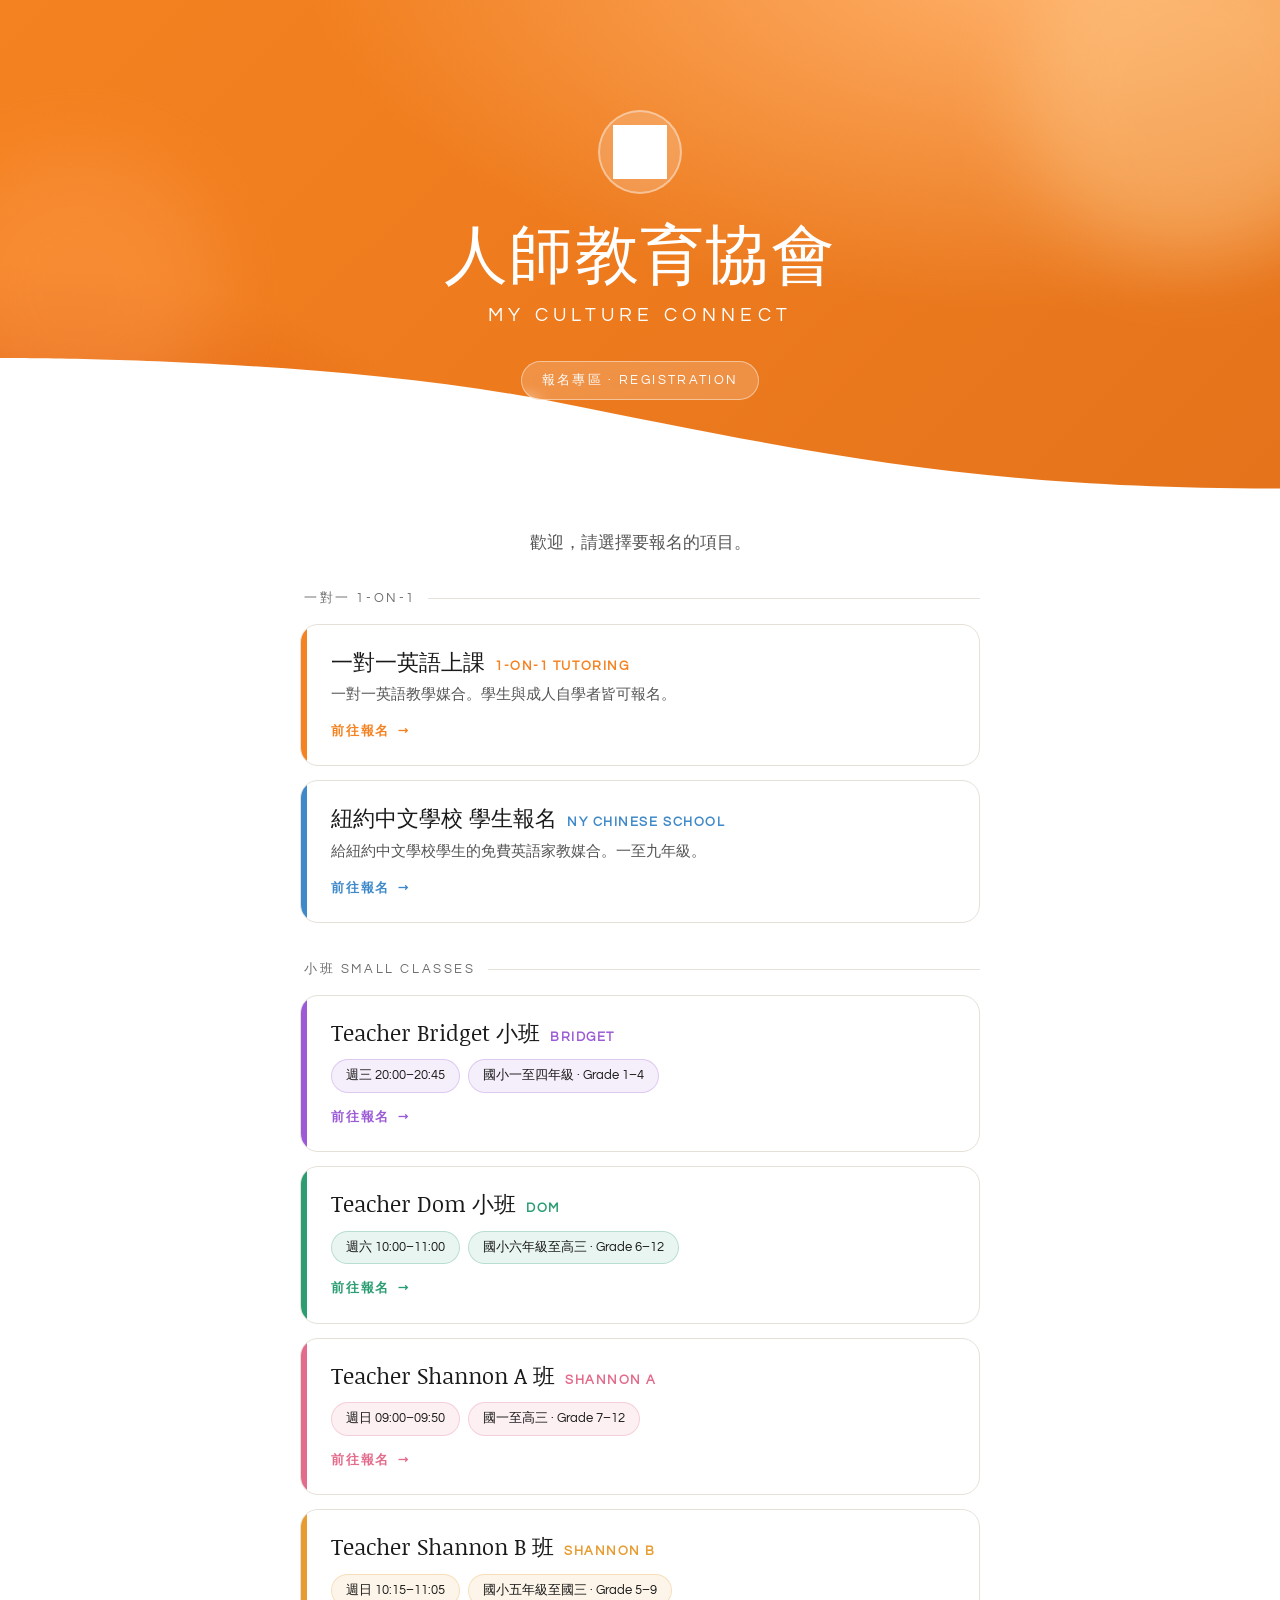
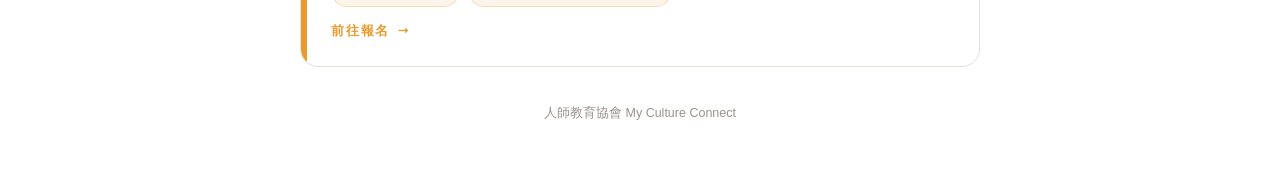
==== index.html @ f368be57 "Add colorful hero banner and per-card accent colors to hub Hero: MCC orange gradient with floating s" ====
<!DOCTYPE html>
<html lang="zh-Hant">
<head>
<meta charset="UTF-8">
<meta name="viewport" content="width=device-width, initial-scale=1.0">
<title>報名專區 · 人師教育協會 My Culture Connect</title>
<meta name="description" content="人師教育協會 報名專區">
<link rel="preconnect" href="https://fonts.googleapis.com">
<link rel="preconnect" href="https://fonts.gstatic.com" crossorigin>
<link href="https://fonts.googleapis.com/css2?family=Noticia+Text:wght@400;700&family=Questrial&display=swap" rel="stylesheet">
<link rel="stylesheet" href="assets/shared.css">
<style>
  /* ----- Hero ----- */
  .hero{
    position:relative;
    margin:0 -18px;
    padding:80px 18px 0;
    overflow:hidden;
    background:
      radial-gradient(1200px 600px at 80% -10%, #FFB16A 0%, transparent 60%),
      radial-gradient(900px 500px at 0% 110%, #D85412 0%, transparent 55%),
      linear-gradient(135deg, #F58220 0%, #E5731B 100%);
    color:#fff;
    isolation:isolate;
  }
  @media (min-width:720px){
    .hero{
      padding:110px 32px 0;
    }
  }

  /* 浮動色塊（subtle 漂浮動畫） */
  .hero::before,
  .hero::after{
    content:'';
    position:absolute;
    border-radius:50%;
    filter:blur(40px);
    opacity:.35;
    z-index:0;
    pointer-events:none;
    animation:floatY 14s ease-in-out infinite alternate;
  }
  .hero::before{
    width:340px; height:340px;
    background:#FFD89E;
    top:-80px; right:-80px;
  }
  .hero::after{
    width:280px; height:280px;
    background:#FFA258;
    bottom:60px; left:-60px;
    animation-delay:-7s;
  }
  @keyframes floatY{
    from{transform:translateY(-20px);}
    to  {transform:translateY(20px);}
  }

  .hero-inner{
    position:relative;
    z-index:2;
    max-width:760px;
    margin:0 auto;
    text-align:center;
    padding-bottom:90px;
  }
  .hero-logo{
    width:84px; height:84px;
    margin:0 auto 22px;
    background:rgba(255,255,255,.18);
    border:2px solid rgba(255,255,255,.4);
    border-radius:50%;
    display:flex; align-items:center; justify-content:center;
    backdrop-filter:blur(8px);
    -webkit-backdrop-filter:blur(8px);
    animation:fadeUp .8s ease both;
  }
  .hero-logo img{
    width:54px; height:54px;
    object-fit:contain;
    filter:brightness(0) invert(1);
  }
  .hero-title{
    font-family:'Noticia Text','PingFang TC',serif;
    font-weight:400;
    font-size:clamp(40px, 7vw, 64px);
    line-height:1.15;
    margin:0 0 10px;
    letter-spacing:.02em;
    animation:fadeUp .8s .15s ease both;
  }
  .hero-en{
    font-family:'Questrial','PingFang TC',sans-serif;
    font-size:clamp(15px, 1.6vw, 19px);
    letter-spacing:.28em;
    text-transform:uppercase;
    opacity:.92;
    animation:fadeUp .8s .3s ease both;
  }
  .hero-tag{
    display:inline-block;
    margin-top:30px;
    padding:8px 20px;
    background:rgba(255,255,255,.18);
    border:1px solid rgba(255,255,255,.45);
    border-radius:999px;
    font-family:'Questrial','PingFang TC',sans-serif;
    font-size:13px;
    letter-spacing:.18em;
    text-transform:uppercase;
    backdrop-filter:blur(6px);
    -webkit-backdrop-filter:blur(6px);
    animation:fadeUp .8s .45s ease both;
  }
  @keyframes fadeUp{
    from{opacity:0; transform:translateY(16px);}
    to  {opacity:1; transform:translateY(0);}
  }

  /* MCC 招牌不對稱曲線（過渡到白底） */
  .hero-curve{
    position:absolute;
    left:0; right:0; bottom:-1px;
    z-index:1;
    line-height:0;
    pointer-events:none;
  }
  .hero-curve svg{ width:100%; height:auto; display:block; }

  /* ----- Hub content ----- */
  .hub-intro{
    max-width:var(--max);
    margin:38px auto 30px;
    text-align:center;
    font-size:17px;
    color:var(--ink-soft);
    line-height:1.75;
  }

  .group{
    max-width:var(--max);
    margin:0 auto 36px;
  }

  .group-label{
    font-family:'Questrial','PingFang TC',sans-serif;
    font-size:13px;
    color:var(--ink-muted);
    letter-spacing:.20em;
    text-transform:uppercase;
    margin:0 0 14px 4px;
    display:flex;
    align-items:center;
    gap:12px;
  }
  .group-label::after{
    content:'';
    flex:1;
    height:1px;
    background:var(--line);
  }

  .cards{
    display:flex;
    flex-direction:column;
    gap:14px;
  }

  .card{
    --accent: var(--brand);
    --accent-soft: rgba(245,130,32,.10);
    position:relative;
    display:block;
    text-decoration:none;
    color:inherit;
    background:#fff;
    border:1px solid var(--line);
    border-radius:18px;
    padding:22px 24px 22px 30px;
    overflow:hidden;
    transition:border-color .2s ease, box-shadow .2s ease, transform .15s ease;
    opacity:0;
    transform:translateY(10px);
    animation:cardIn .55s ease forwards;
  }
  /* stagger */
  .cards .card:nth-child(1){animation-delay:.05s;}
  .cards .card:nth-child(2){animation-delay:.15s;}
  .cards .card:nth-child(3){animation-delay:.25s;}
  .cards .card:nth-child(4){animation-delay:.35s;}
  @keyframes cardIn{
    to{opacity:1; transform:translateY(0);}
  }

  /* 左側 accent 色條 */
  .card::before{
    content:'';
    position:absolute;
    left:0; top:0; bottom:0;
    width:6px;
    background:var(--accent);
    transition:width .2s ease;
  }
  /* 右上角微光暈，hover 時擴大 */
  .card::after{
    content:'';
    position:absolute;
    top:-60px; right:-60px;
    width:160px; height:160px;
    border-radius:50%;
    background:var(--accent-soft);
    opacity:0;
    transition:opacity .25s ease, transform .25s ease;
    pointer-events:none;
  }
  .card:hover{
    border-color:var(--accent);
    box-shadow:0 18px 40px -22px rgba(0,0,0,.18);
    transform:translateY(-3px);
  }
  .card:hover::before{ width:10px; }
  .card:hover::after { opacity:1; transform:scale(1.15); }
  .card:active{ transform:translateY(-1px); }

  .card-title{
    font-family:'Noticia Text','PingFang TC',serif;
    font-weight:400;
    font-size:22px;
    color:var(--ink);
    line-height:1.35;
    margin-bottom:4px;
  }
  .card-title .en{
    font-family:'Questrial','PingFang TC',sans-serif;
    font-size:13px;
    color:var(--accent);
    letter-spacing:.12em;
    margin-left:10px;
    text-transform:uppercase;
    font-weight:600;
  }

  .card-desc{
    font-size:15px;
    color:var(--ink-soft);
    line-height:1.65;
    margin-top:6px;
  }

  .card-meta{
    display:flex;
    flex-wrap:wrap;
    gap:8px;
    margin-top:12px;
  }
  .card-meta span{
    font-family:'Questrial','PingFang TC',sans-serif;
    font-size:13px;
    color:var(--ink);
    background:var(--accent-soft);
    border:1px solid color-mix(in srgb, var(--accent) 25%, transparent);
    border-radius:999px;
    padding:5px 14px;
    white-space:nowrap;
  }

  .card-go{
    font-family:'Questrial','PingFang TC',sans-serif;
    font-size:13px;
    color:var(--accent);
    letter-spacing:.14em;
    text-transform:uppercase;
    margin-top:14px;
    display:inline-flex;
    align-items:center;
    gap:8px;
    font-weight:600;
  }
  .card-go::after{
    content:'→';
    transition:transform .2s ease;
    display:inline-block;
  }
  .card:hover .card-go::after{ transform:translateX(6px); }

  /* 各卡 accent 色定義 */
  .card.c-orange { --accent:#F58220; --accent-soft:rgba(245,130,32,.10); }
  .card.c-blue   { --accent:#3E89C9; --accent-soft:rgba(62,137,201,.10); }
  .card.c-purple { --accent:#9B5BD6; --accent-soft:rgba(155,91,214,.10); }
  .card.c-green  { --accent:#2A9D72; --accent-soft:rgba(42,157,114,.10); }
  .card.c-pink   { --accent:#E36B8C; --accent-soft:rgba(227,107,140,.10); }
  .card.c-gold   { --accent:#E89B2E; --accent-soft:rgba(232,155,46,.10); }
</style>
</head>
<body>

<section class="hero">
  <div class="hero-inner">
    <div class="hero-logo">
      <img src="assets/mcc-logo.png" alt="My Culture Connect logo">
    </div>
    <h1 class="hero-title">人師教育協會</h1>
    <div class="hero-en">My Culture Connect</div>
    <div class="hero-tag">報名專區 · Registration</div>
  </div>
  <div class="hero-curve" aria-hidden="true">
    <svg viewBox="0 100 1920 200" preserveAspectRatio="none">
      <path d="M1920 300v-4.067c-455.162 0-690.876-51.203-1082.65-129.288C490.044 97.423 0 100.013 0 100.013V300h1920z" fill="#FFFFFF"/>
    </svg>
  </div>
</section>

<div class="hub-intro">
  歡迎，請選擇要報名的項目。
</div>

<div class="group">
  <div class="group-label">一對一 1-on-1</div>
  <div class="cards">

    <a class="card c-orange" href="tutoring/">
      <div class="card-title">一對一英語上課<span class="en">1-on-1 Tutoring</span></div>
      <div class="card-desc">一對一英語教學媒合。學生與成人自學者皆可報名。</div>
      <div class="card-go">前往報名</div>
    </a>

    <a class="card c-blue" href="ny-chinese-school/">
      <div class="card-title">紐約中文學校 學生報名<span class="en">NY Chinese School</span></div>
      <div class="card-desc">給紐約中文學校學生的免費英語家教媒合。一至九年級。</div>
      <div class="card-go">前往報名</div>
    </a>

  </div>
</div>

<div class="group">
  <div class="group-label">小班 Small Classes</div>
  <div class="cards">

    <a class="card c-purple" href="bridget/">
      <div class="card-title">Teacher Bridget 小班<span class="en">Bridget</span></div>
      <div class="card-meta">
        <span>週三 20:00–20:45</span>
        <span>國小一至四年級 · Grade 1–4</span>
      </div>
      <div class="card-go">前往報名</div>
    </a>

    <a class="card c-green" href="dom/">
      <div class="card-title">Teacher Dom 小班<span class="en">Dom</span></div>
      <div class="card-meta">
        <span>週六 10:00–11:00</span>
        <span>國小六年級至高三 · Grade 6–12</span>
      </div>
      <div class="card-go">前往報名</div>
    </a>

    <a class="card c-pink" href="shannon-a/">
      <div class="card-title">Teacher Shannon A 班<span class="en">Shannon A</span></div>
      <div class="card-meta">
        <span>週日 09:00–09:50</span>
        <span>國一至高三 · Grade 7–12</span>
      </div>
      <div class="card-go">前往報名</div>
    </a>

    <a class="card c-gold" href="shannon-b/">
      <div class="card-title">Teacher Shannon B 班<span class="en">Shannon B</span></div>
      <div class="card-meta">
        <span>週日 10:15–11:05</span>
        <span>國小五年級至國三 · Grade 5–9</span>
      </div>
      <div class="card-go">前往報名</div>
    </a>

  </div>
</div>

<footer>人師教育協會 My Culture Connect</footer>

</body>
</html>
---- assets/shared.css ----
/* ============================================================
   人師教育協會 My Culture Connect — 報名表共用樣式
   字體與配色對齊 MCC Wix 站（mycultureconnect.org）
   ============================================================ */

:root{
  --brand:#F58220;
  --brand-deep:#c25e12;
  --gold:#caa056;
  --ink:#1A1A1A;
  --ink-soft:#555;
  --ink-muted:#6E6E6E;
  --line:#e5e0d8;
  --bg-subtle:#fafafa;
  --max:680px;
  --shadow:0 18px 50px -22px rgba(197,94,18,.20);
}

*{box-sizing:border-box;margin:0;padding:0;}
html{scroll-behavior:smooth;-webkit-text-size-adjust:100%;}
body{
  font-family:'Avenir Next','Avenir','Helvetica Neue','PingFang TC','Microsoft JhengHei',sans-serif;
  color:var(--ink);
  background:#fff;
  line-height:1.65;
  -webkit-font-smoothing:antialiased;
  padding:0 18px 60px;
}
.serif{font-family:'Noticia Text','PingFang TC',serif;font-weight:400;}
.sans-display{font-family:'Questrial','PingFang TC',sans-serif;}

/* ---------- MCC Header (logo + 品牌名 + 表單標題) ---------- */
.mcc-header{
  max-width:var(--max);
  margin:0 auto;
  padding:36px 0 24px;
  text-align:center;
}
.mcc-header .logo{
  display:inline-block;
  margin-bottom:18px;
}
.mcc-header .logo img{
  height:72px;
  width:auto;
  display:block;
}
.mcc-header .brand-name{
  font-family:'Noticia Text','PingFang TC',serif;
  font-weight:400;
  font-size:clamp(26px,5.5vw,38px);
  color:var(--ink);
  line-height:1.2;
}
.mcc-header .brand-name .en{
  display:block;
  font-family:'Questrial','PingFang TC',sans-serif;
  font-size:clamp(12.5px,2.8vw,15px);
  letter-spacing:.18em;
  color:var(--ink-muted);
  margin-top:10px;
  text-transform:uppercase;
}
.mcc-header .form-title{
  font-family:'Questrial','PingFang TC',sans-serif;
  font-size:18px;
  color:var(--ink-soft);
  margin-top:16px;
}
.mcc-header .rule{
  width:54px;height:3px;border-radius:3px;
  background:var(--brand);
  margin:20px auto 0;
}

/* ---------- Intro note (Google Chat 行動指示) ---------- */
.note{
  max-width:var(--max);
  margin:0 auto 26px;
  background:var(--bg-subtle);
  border:1px solid var(--line);
  border-left:4px solid var(--brand);
  border-radius:12px;
  padding:20px 22px;
  font-size:15.5px;
  color:var(--ink-soft);
  line-height:1.75;
}
.note h3{
  font-family:'Questrial','PingFang TC',sans-serif;
  font-size:13.5px;
  letter-spacing:.12em;
  text-transform:uppercase;
  color:var(--brand-deep);
  margin-bottom:10px;
  font-weight:400;
}
.note strong{color:var(--ink);}
.note ol{padding-left:22px;margin-top:10px;}
.note ol li{margin-bottom:6px;}
.note code{
  font-family:'SF Mono','Menlo','Consolas',monospace;
  font-size:13.5px;
  background:#fff;
  border:1px solid var(--line);
  border-radius:4px;
  padding:1px 6px;
  color:var(--brand-deep);
}
.note .en{display:block;font-size:13px;margin-top:10px;opacity:.85;}

/* ---------- Form card ---------- */
form{
  max-width:var(--max);
  margin:0 auto;
  background:#fff;
  border:1px solid var(--line);
  border-radius:18px;
  box-shadow:var(--shadow);
  padding:30px 26px 34px;
}
.field{margin-bottom:22px;}
.field:last-of-type{margin-bottom:8px;}
label{
  display:block;
  font-size:17px;
  font-weight:600;
  color:var(--ink);
  margin-bottom:8px;
}
label .en{
  font-family:'Questrial','PingFang TC',sans-serif;
  font-weight:400;
  font-size:13.5px;
  color:var(--ink-muted);
  margin-left:7px;
}
label .req{color:var(--brand);margin-left:3px;}
label .optional{
  font-size:12.5px;
  color:var(--ink-muted);
  font-weight:400;
  margin-left:6px;
}
input[type="text"],
input[type="email"],
input[type="number"],
select,
textarea{
  width:100%;
  font-family:inherit;
  font-size:16.5px;
  color:var(--ink);
  background:#fff;
  border:1.5px solid var(--line);
  border-radius:10px;
  padding:13px 14px;
  transition:border-color .15s ease, box-shadow .15s ease;
  -webkit-appearance:none;appearance:none;
}
textarea{
  min-height:130px;
  resize:vertical;
  line-height:1.6;
}
select{
  background-image:url("data:image/svg+xml,%3Csvg xmlns='http://www.w3.org/2000/svg' width='14' height='14' viewBox='0 0 24 24' fill='none' stroke='%23c25e12' stroke-width='3'%3E%3Cpath d='M6 9l6 6 6-6'/%3E%3C/svg%3E");
  background-repeat:no-repeat;
  background-position:right 15px center;
  padding-right:40px;
  cursor:pointer;
}
input:focus,select:focus,textarea:focus{
  outline:none;
  border-color:var(--brand);
  box-shadow:0 0 0 3px rgba(245,130,32,.18);
}
input[readonly]{background:var(--bg-subtle);color:var(--ink-soft);cursor:default;}
.hint{font-size:13px;color:var(--ink-muted);margin-top:6px;line-height:1.55;}

.grid2{display:grid;gap:22px;}
@media (min-width:540px){
  .grid2{grid-template-columns:1fr 1fr;}
  .grid2 .field{margin-bottom:0;}
}

/* ---------- Radio / Checkbox option rows ---------- */
.opt-grid{display:flex;flex-direction:column;gap:10px;}
@media (min-width:540px){
  .opt-grid.cols-2{display:grid;grid-template-columns:1fr 1fr;gap:10px 18px;}
  .opt-grid.cols-3{display:grid;grid-template-columns:1fr 1fr 1fr;gap:10px 12px;}
}
.opt-row{
  display:flex;align-items:center;gap:10px;
  padding:12px 14px;
  border:1.5px solid var(--line);border-radius:10px;
  cursor:pointer;
  transition:border-color .15s ease, background .15s ease;
  font-weight:400;font-size:15.5px;
  margin:0;
}
.opt-row input[type="radio"],
.opt-row input[type="checkbox"]{
  width:18px;height:18px;
  accent-color:var(--brand);
  cursor:pointer;flex-shrink:0;
}
.opt-row:hover{background:var(--bg-subtle);}
.opt-row:has(input:checked){
  border-color:var(--brand);
  background:#fff7f0;
}
.opt-row .en{font-size:12.5px;color:var(--ink-muted);margin-left:6px;font-weight:400;}

.section-label{
  font-family:'Questrial','PingFang TC',sans-serif;
  font-size:13px;font-weight:400;letter-spacing:.14em;text-transform:uppercase;
  color:var(--gold);
  margin:30px 0 16px;
  padding-bottom:8px;border-bottom:1px solid var(--line);
}

/* ---------- Submit button ---------- */
button{
  width:100%;
  font-family:'Questrial','PingFang TC',sans-serif;
  font-size:16px;font-weight:400;letter-spacing:.12em;text-transform:uppercase;
  color:#fff;
  background:var(--brand);
  border:none;border-radius:12px;
  padding:18px;
  margin-top:28px;
  cursor:pointer;
  transition:background .15s ease, transform .05s ease;
}
button:hover{background:var(--brand-deep);}
button:active{transform:translateY(1px);}
button:disabled{background:#c9a89e;cursor:progress;}

.errbox{
  display:none;
  margin-top:16px;
  background:#fdecea;border:1px solid #e7a99c;border-radius:10px;
  padding:12px 14px;font-size:14.5px;color:var(--brand-deep);
}

/* ---------- Success screen ---------- */
.success{
  display:none;
  max-width:var(--max);margin:0 auto;
  background:#fff;border:1px solid var(--line);border-radius:18px;
  box-shadow:var(--shadow);
  padding:40px 28px;
}
.success .check{
  width:60px;height:60px;border-radius:50%;
  background:var(--brand);color:#fff;
  display:flex;align-items:center;justify-content:center;
  font-size:30px;margin:0 auto 20px;
}
.success h2{
  font-family:'Noticia Text','PingFang TC',serif;
  font-weight:400;
  font-size:26px;color:var(--brand-deep);
  text-align:center;
  margin-bottom:6px;
  line-height:1.3;
}
.success h2 .en{
  display:block;
  font-family:'Questrial','PingFang TC',sans-serif;
  font-size:13.5px;
  color:var(--ink-muted);
  margin-top:8px;
  letter-spacing:.12em;
  text-transform:uppercase;
}
.success .next{
  background:var(--bg-subtle);
  border:1px solid var(--line);
  border-left:4px solid var(--brand);
  border-radius:12px;
  padding:22px 24px;
  margin-top:26px;
  font-size:15.5px;
  color:var(--ink-soft);
  line-height:1.8;
}
.success .next h3{
  font-family:'Questrial','PingFang TC',sans-serif;
  font-weight:400;
  font-size:13.5px;
  letter-spacing:.12em;
  text-transform:uppercase;
  color:var(--brand-deep);
  margin-bottom:12px;
}
.success .next ol{padding-left:22px;}
.success .next ol li{margin-bottom:8px;}
.success .next strong{color:var(--ink);}
.success .next code{
  font-family:'SF Mono','Menlo','Consolas',monospace;
  font-size:14px;
  background:#fff;
  border:1px solid var(--line);
  border-radius:4px;
  padding:1px 6px;
  color:var(--brand-deep);
}
.success .note-line{
  text-align:center;
  font-size:14.5px;
  color:var(--ink-muted);
  margin-top:22px;
  padding-top:20px;
  border-top:1px solid var(--line);
}

footer{
  max-width:var(--max);margin:32px auto 0;text-align:center;
  font-size:12.5px;color:#9a938b;
}
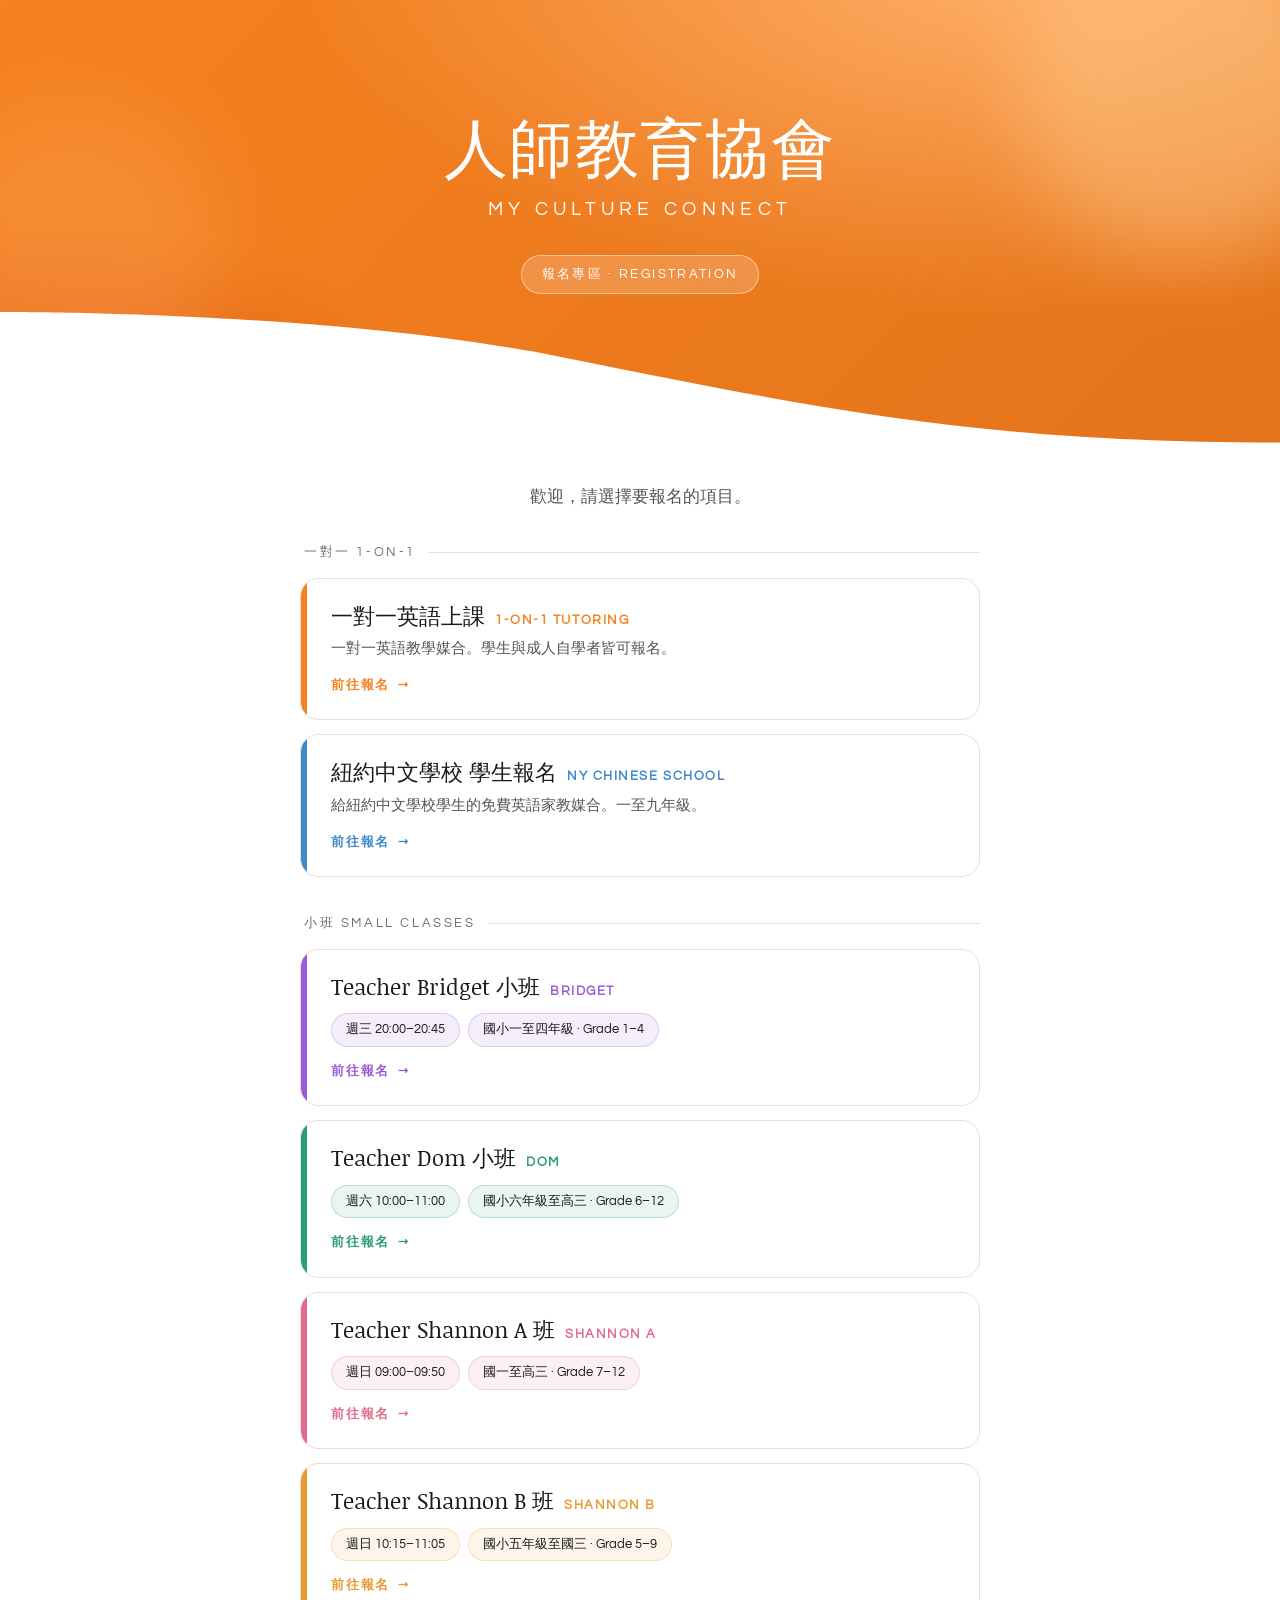
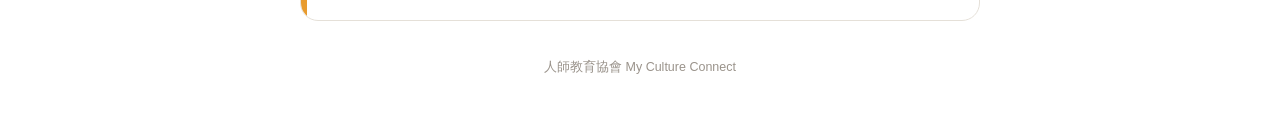
==== commit e71db9b2: "Fix hero: drop conflicting logo badge, push chip below curve The MCC logo is an orange-on-orange PNG" ====
--- a/index.html
+++ b/index.html
@@ -63,23 +63,7 @@
     max-width:760px;
     margin:0 auto;
     text-align:center;
-    padding-bottom:90px;
-  }
-  .hero-logo{
-    width:84px; height:84px;
-    margin:0 auto 22px;
-    background:rgba(255,255,255,.18);
-    border:2px solid rgba(255,255,255,.4);
-    border-radius:50%;
-    display:flex; align-items:center; justify-content:center;
-    backdrop-filter:blur(8px);
-    -webkit-backdrop-filter:blur(8px);
-    animation:fadeUp .8s ease both;
-  }
-  .hero-logo img{
-    width:54px; height:54px;
-    object-fit:contain;
-    filter:brightness(0) invert(1);
+    padding-bottom:150px;
   }
   .hero-title{
     font-family:'Noticia Text','PingFang TC',serif;
@@ -297,9 +281,6 @@
 
 <section class="hero">
   <div class="hero-inner">
-    <div class="hero-logo">
-      <img src="assets/mcc-logo.png" alt="My Culture Connect logo">
-    </div>
     <h1 class="hero-title">人師教育協會</h1>
     <div class="hero-en">My Culture Connect</div>
     <div class="hero-tag">報名專區 · Registration</div>
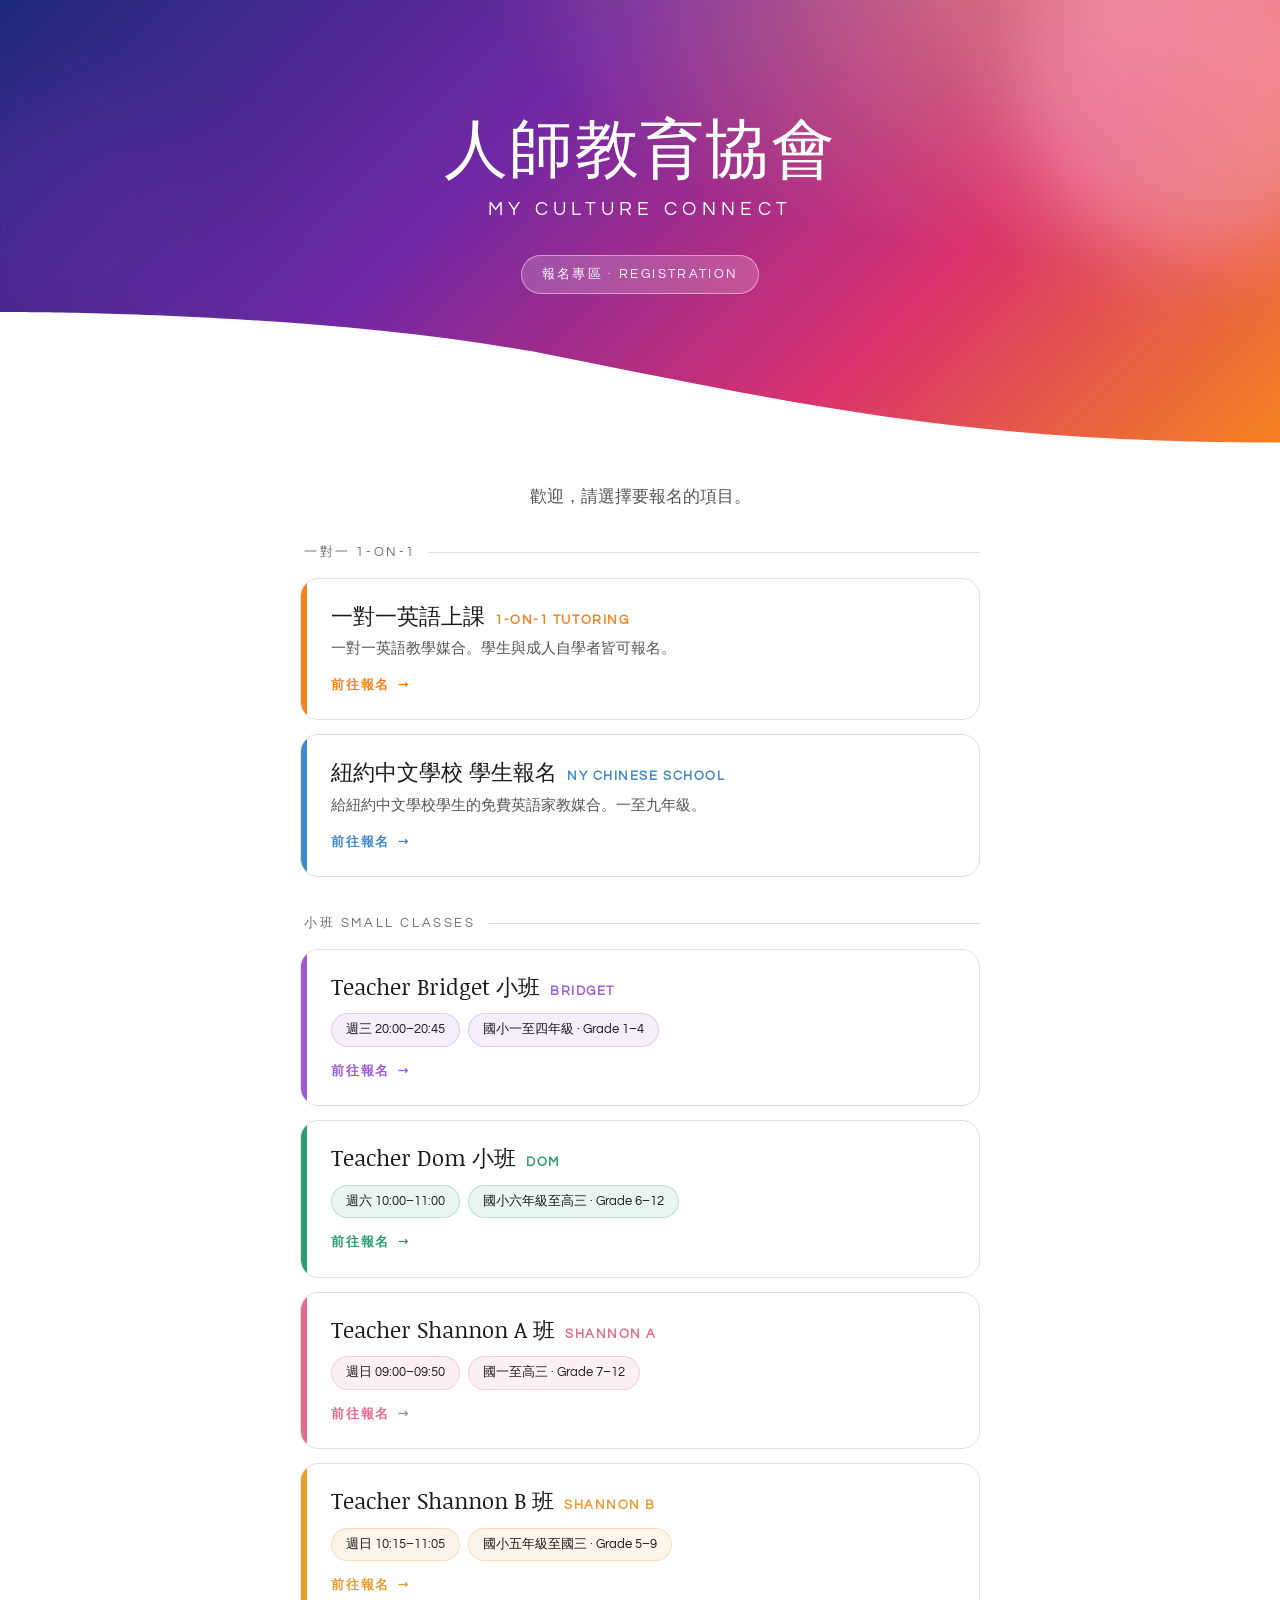
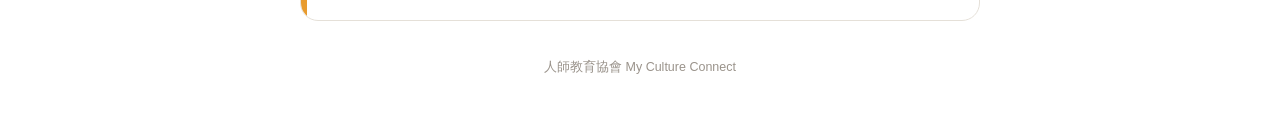
==== commit 3c158032: "Switch hero gradient to indigo→purple→pink→orange palette Replaces the all-orange hero with a four-s" ====
--- a/index.html
+++ b/index.html
@@ -17,9 +17,9 @@
     padding:80px 18px 0;
     overflow:hidden;
     background:
-      radial-gradient(1200px 600px at 80% -10%, #FFB16A 0%, transparent 60%),
-      radial-gradient(900px 500px at 0% 110%, #D85412 0%, transparent 55%),
-      linear-gradient(135deg, #F58220 0%, #E5731B 100%);
+      radial-gradient(1100px 550px at 85% -10%, rgba(255,179,122,.55) 0%, transparent 55%),
+      radial-gradient(900px 500px at -10% 110%, rgba(42,27,92,.55) 0%, transparent 50%),
+      linear-gradient(135deg, #1F2B7A 0%, #7128A4 38%, #D9326F 70%, #F58220 100%);
     color:#fff;
     isolation:isolate;
   }
@@ -43,12 +43,12 @@
   }
   .hero::before{
     width:340px; height:340px;
-    background:#FFD89E;
+    background:#FFC5E5;
     top:-80px; right:-80px;
   }
   .hero::after{
     width:280px; height:280px;
-    background:#FFA258;
+    background:#5D2DA0;
     bottom:60px; left:-60px;
     animation-delay:-7s;
   }
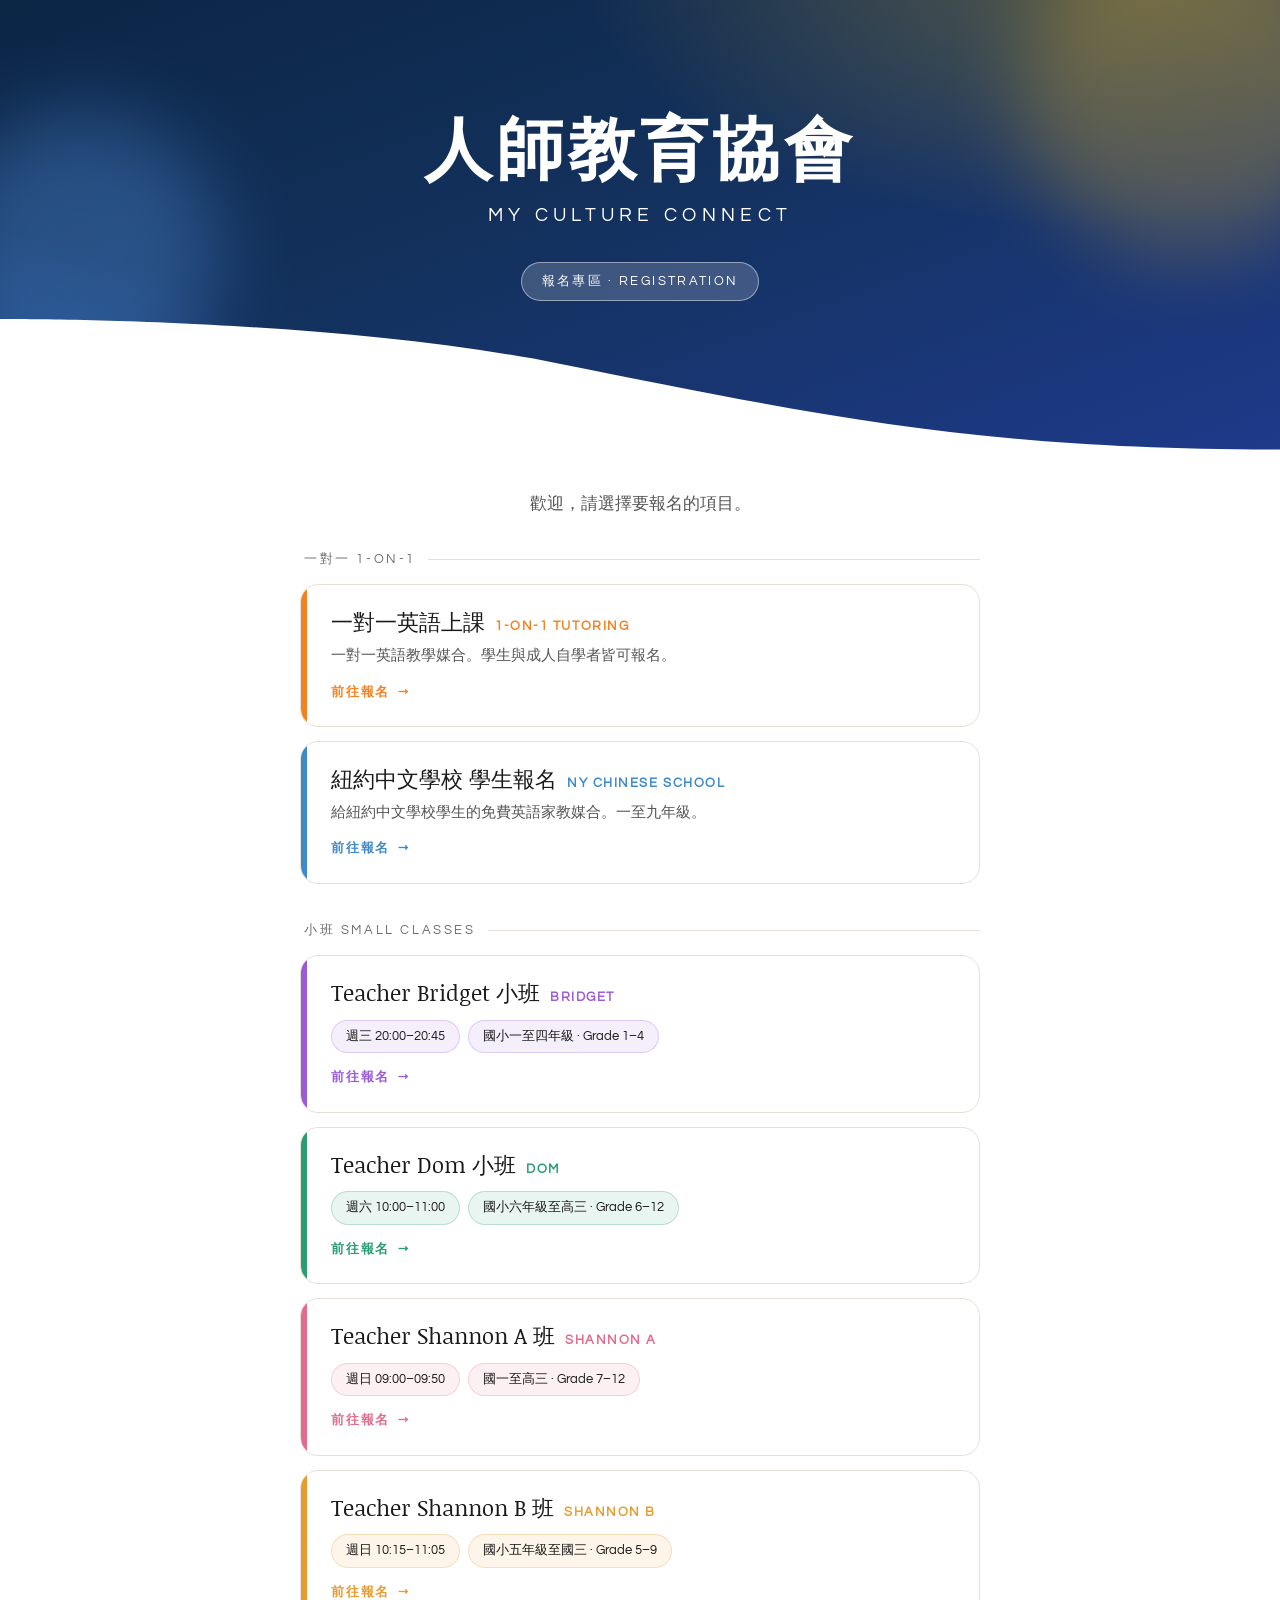
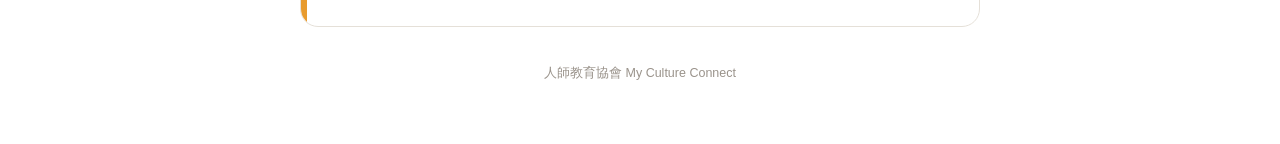
==== commit f706cfce: "Cleaner hero: navy gradient and bolder sans-serif title Replaces the muddy four-color gradient with " ====
--- a/index.html
+++ b/index.html
@@ -17,9 +17,9 @@
     padding:80px 18px 0;
     overflow:hidden;
     background:
-      radial-gradient(1100px 550px at 85% -10%, rgba(255,179,122,.55) 0%, transparent 55%),
-      radial-gradient(900px 500px at -10% 110%, rgba(42,27,92,.55) 0%, transparent 50%),
-      linear-gradient(135deg, #1F2B7A 0%, #7128A4 38%, #D9326F 70%, #F58220 100%);
+      radial-gradient(1000px 500px at 88% -10%, rgba(251,191,36,.30) 0%, transparent 55%),
+      radial-gradient(900px 500px at -10% 110%, rgba(59,130,246,.45) 0%, transparent 55%),
+      linear-gradient(160deg, #0B2545 0%, #13315C 45%, #1E3A8A 100%);
     color:#fff;
     isolation:isolate;
   }
@@ -43,14 +43,16 @@
   }
   .hero::before{
     width:340px; height:340px;
-    background:#FFC5E5;
+    background:#FBBF24;
     top:-80px; right:-80px;
+    opacity:.22;
   }
   .hero::after{
     width:280px; height:280px;
-    background:#5D2DA0;
+    background:#60A5FA;
     bottom:60px; left:-60px;
     animation-delay:-7s;
+    opacity:.30;
   }
   @keyframes floatY{
     from{transform:translateY(-20px);}
@@ -66,12 +68,12 @@
     padding-bottom:150px;
   }
   .hero-title{
-    font-family:'Noticia Text','PingFang TC',serif;
-    font-weight:400;
-    font-size:clamp(40px, 7vw, 64px);
+    font-family:'PingFang TC','Apple LiGothic Medium','Microsoft JhengHei',sans-serif;
+    font-weight:700;
+    font-size:clamp(42px, 7.2vw, 68px);
     line-height:1.15;
-    margin:0 0 10px;
-    letter-spacing:.02em;
+    margin:0 0 12px;
+    letter-spacing:.06em;
     animation:fadeUp .8s .15s ease both;
   }
   .hero-en{
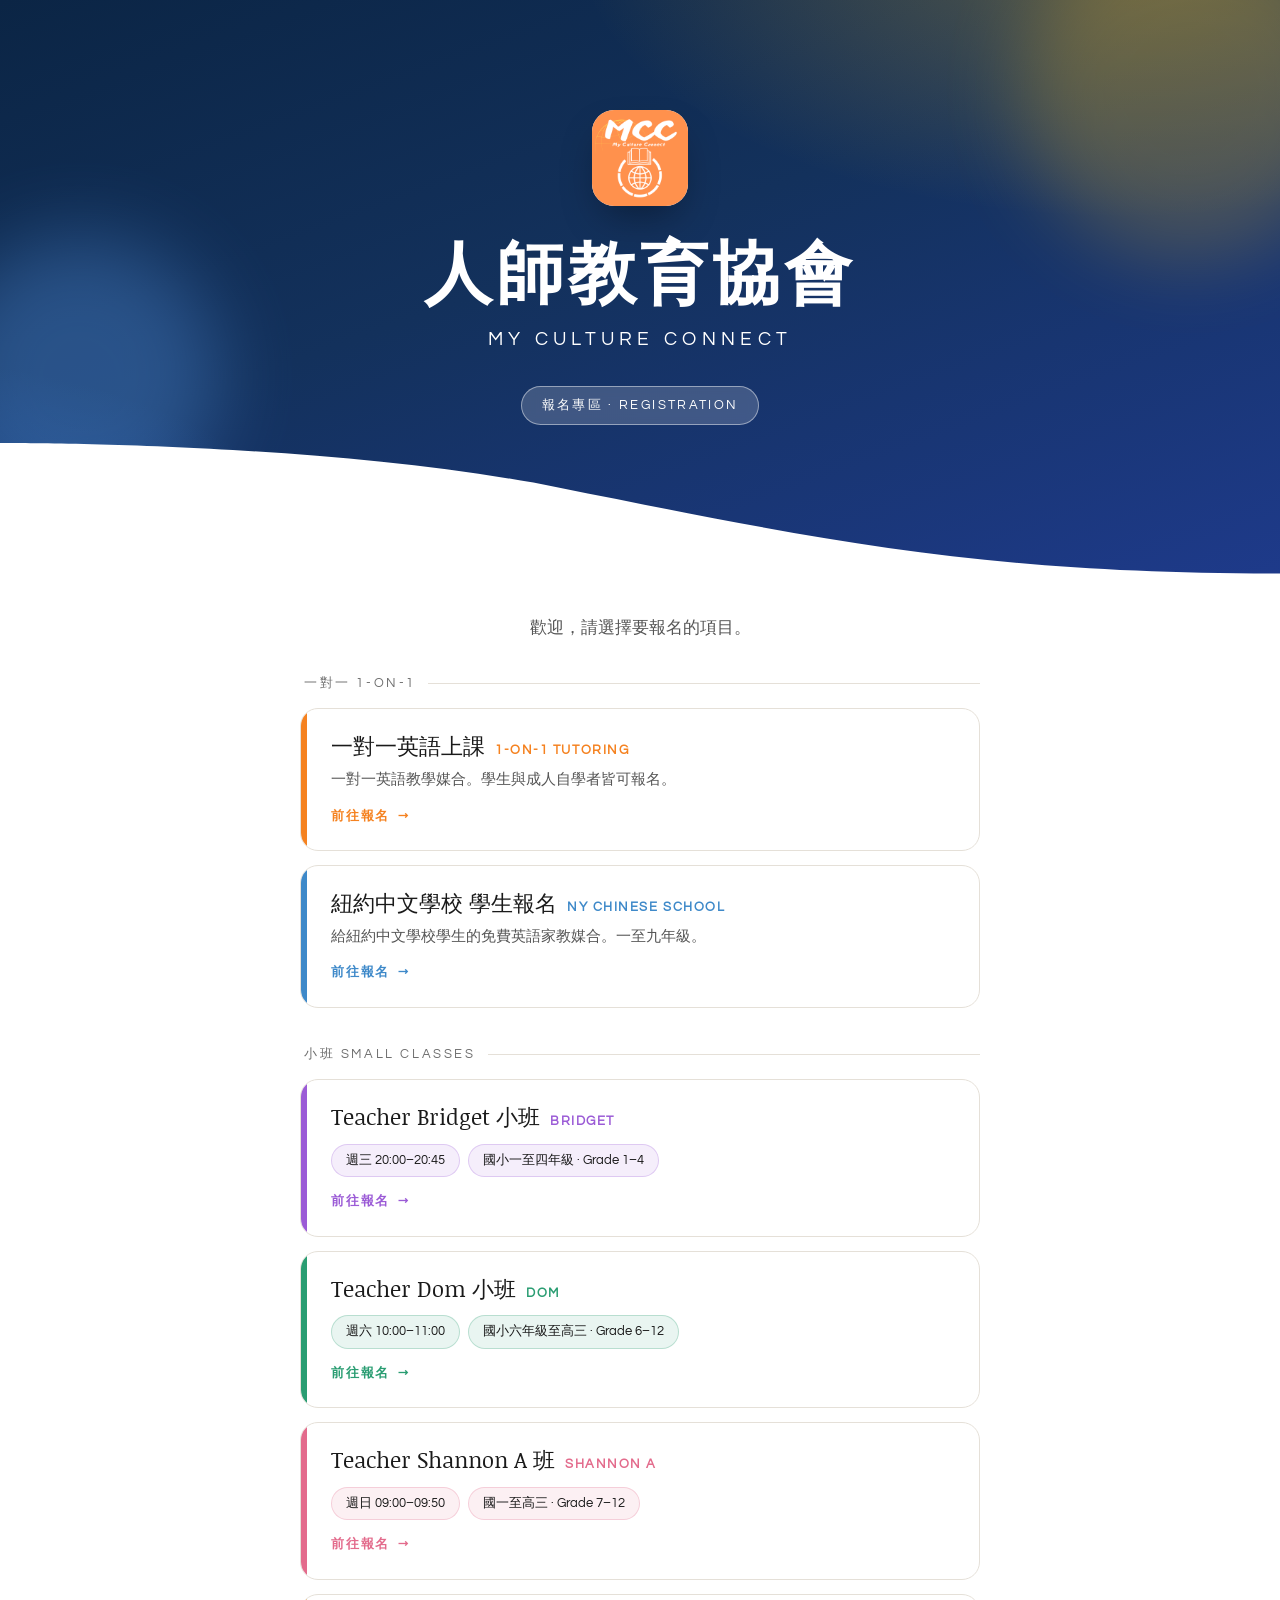
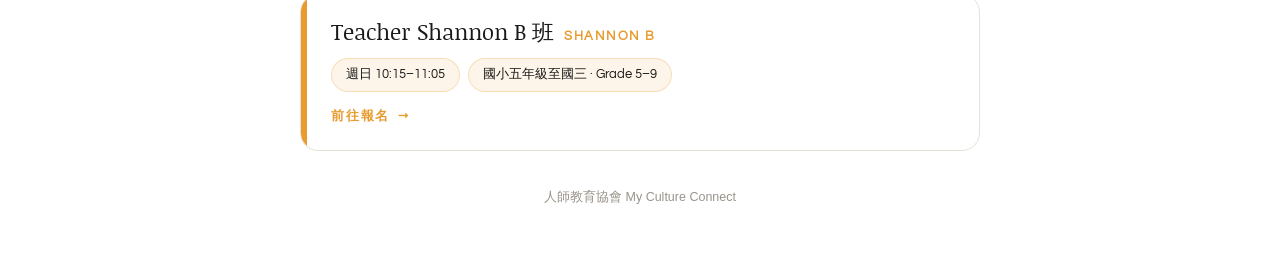
==== commit 23696b08: "Give form pages a navy mini-hero and bring back hub logo Form pages were a white wall after the colo" ====
--- a/index.html
+++ b/index.html
@@ -67,6 +67,20 @@
     text-align:center;
     padding-bottom:150px;
   }
+  .hero-logo{
+    width:96px; height:96px;
+    margin:0 auto 28px;
+    border-radius:22px;
+    overflow:hidden;
+    box-shadow:0 18px 40px -12px rgba(0,0,0,.42);
+    animation:fadeUp .8s ease both;
+    background:#fff;
+  }
+  .hero-logo img{
+    width:100%; height:100%;
+    object-fit:cover;
+    display:block;
+  }
   .hero-title{
     font-family:'PingFang TC','Apple LiGothic Medium','Microsoft JhengHei',sans-serif;
     font-weight:700;
@@ -283,6 +297,9 @@
 
 <section class="hero">
   <div class="hero-inner">
+    <div class="hero-logo">
+      <img src="assets/mcc-logo.png" alt="My Culture Connect logo">
+    </div>
     <h1 class="hero-title">人師教育協會</h1>
     <div class="hero-en">My Culture Connect</div>
     <div class="hero-tag">報名專區 · Registration</div>
--- a/assets/shared.css
+++ b/assets/shared.css
@@ -29,48 +29,66 @@
 .serif{font-family:'Noticia Text','PingFang TC',serif;font-weight:400;}
 .sans-display{font-family:'Questrial','PingFang TC',sans-serif;}
 
-/* ---------- MCC Header (logo + 品牌名 + 表單標題) ---------- */
+/* ---------- MCC Header (mini hero with MCC navy gradient + signature curve) ---------- */
 .mcc-header{
-  max-width:var(--max);
-  margin:0 auto;
-  padding:36px 0 24px;
+  position:relative;
+  margin:0 -18px 36px;
+  padding:60px 24px 96px;
   text-align:center;
+  background:
+    radial-gradient(800px 400px at 88% -10%, rgba(251,191,36,.22) 0%, transparent 55%),
+    radial-gradient(700px 400px at -10% 110%, rgba(59,130,246,.35) 0%, transparent 55%),
+    linear-gradient(160deg, #0B2545 0%, #13315C 45%, #1E3A8A 100%);
+  color:#fff;
+  overflow:hidden;
+}
+.mcc-header::after{
+  content:'';
+  position:absolute;
+  left:0; right:0; bottom:-1px;
+  height:54px;
+  background:url("data:image/svg+xml;utf8,<svg xmlns='http://www.w3.org/2000/svg' viewBox='0 100 1920 200' preserveAspectRatio='none'><path d='M1920 300v-4.067c-455.162 0-690.876-51.203-1082.65-129.288C490.044 97.423 0 100.013 0 100.013V300h1920z' fill='%23ffffff'/></svg>") no-repeat bottom / 100% 100%;
 }
 .mcc-header .logo{
-  display:inline-block;
-  margin-bottom:18px;
-}
-.mcc-header .logo img{
-  height:72px;
-  width:auto;
-  display:block;
+  display:none;
 }
 .mcc-header .brand-name{
-  font-family:'Noticia Text','PingFang TC',serif;
-  font-weight:400;
-  font-size:clamp(26px,5.5vw,38px);
-  color:var(--ink);
+  position:relative;
+  z-index:2;
+  font-family:'PingFang TC','Apple LiGothic Medium','Microsoft JhengHei',sans-serif;
+  font-weight:700;
+  font-size:clamp(28px,5.8vw,42px);
+  color:#fff;
   line-height:1.2;
+  letter-spacing:.06em;
 }
 .mcc-header .brand-name .en{
   display:block;
   font-family:'Questrial','PingFang TC',sans-serif;
-  font-size:clamp(12.5px,2.8vw,15px);
-  letter-spacing:.18em;
-  color:var(--ink-muted);
+  font-weight:400;
+  font-size:clamp(11.5px,2.6vw,14px);
+  letter-spacing:.22em;
+  color:rgba(255,255,255,.85);
   margin-top:10px;
   text-transform:uppercase;
 }
 .mcc-header .form-title{
-  font-family:'Questrial','PingFang TC',sans-serif;
-  font-size:18px;
-  color:var(--ink-soft);
-  margin-top:16px;
+  position:relative;
+  z-index:2;
+  font-family:'Questrial','PingFang TC',sans-serif;
+  font-size:15.5px;
+  color:rgba(255,255,255,.92);
+  margin-top:20px;
+  letter-spacing:.02em;
+  padding:0 16px;
+  line-height:1.5;
 }
 .mcc-header .rule{
-  width:54px;height:3px;border-radius:3px;
-  background:var(--brand);
-  margin:20px auto 0;
+  position:relative;
+  z-index:2;
+  width:48px;height:3px;border-radius:3px;
+  background:#FBBF24;
+  margin:18px auto 0;
 }
 
 /* ---------- Intro note (Google Chat 行動指示) ---------- */
@@ -111,13 +129,15 @@
 
 /* ---------- Form card ---------- */
 form{
+  position:relative;
   max-width:var(--max);
   margin:0 auto;
   background:#fff;
   border:1px solid var(--line);
+  border-top:5px solid var(--brand);
   border-radius:18px;
-  box-shadow:var(--shadow);
-  padding:30px 26px 34px;
+  box-shadow:0 30px 80px -30px rgba(20,40,80,.22);
+  padding:34px 26px 34px;
 }
 .field{margin-bottom:22px;}
 .field:last-of-type{margin-bottom:8px;}
@@ -214,10 +234,11 @@
 
 .section-label{
   font-family:'Questrial','PingFang TC',sans-serif;
-  font-size:13px;font-weight:400;letter-spacing:.14em;text-transform:uppercase;
-  color:var(--gold);
-  margin:30px 0 16px;
-  padding-bottom:8px;border-bottom:1px solid var(--line);
+  font-size:13px;font-weight:600;letter-spacing:.20em;text-transform:uppercase;
+  color:var(--brand-deep);
+  margin:34px 0 18px;
+  padding:6px 0 6px 14px;
+  border-left:4px solid var(--brand);
 }
 
 /* ---------- Submit button ---------- */
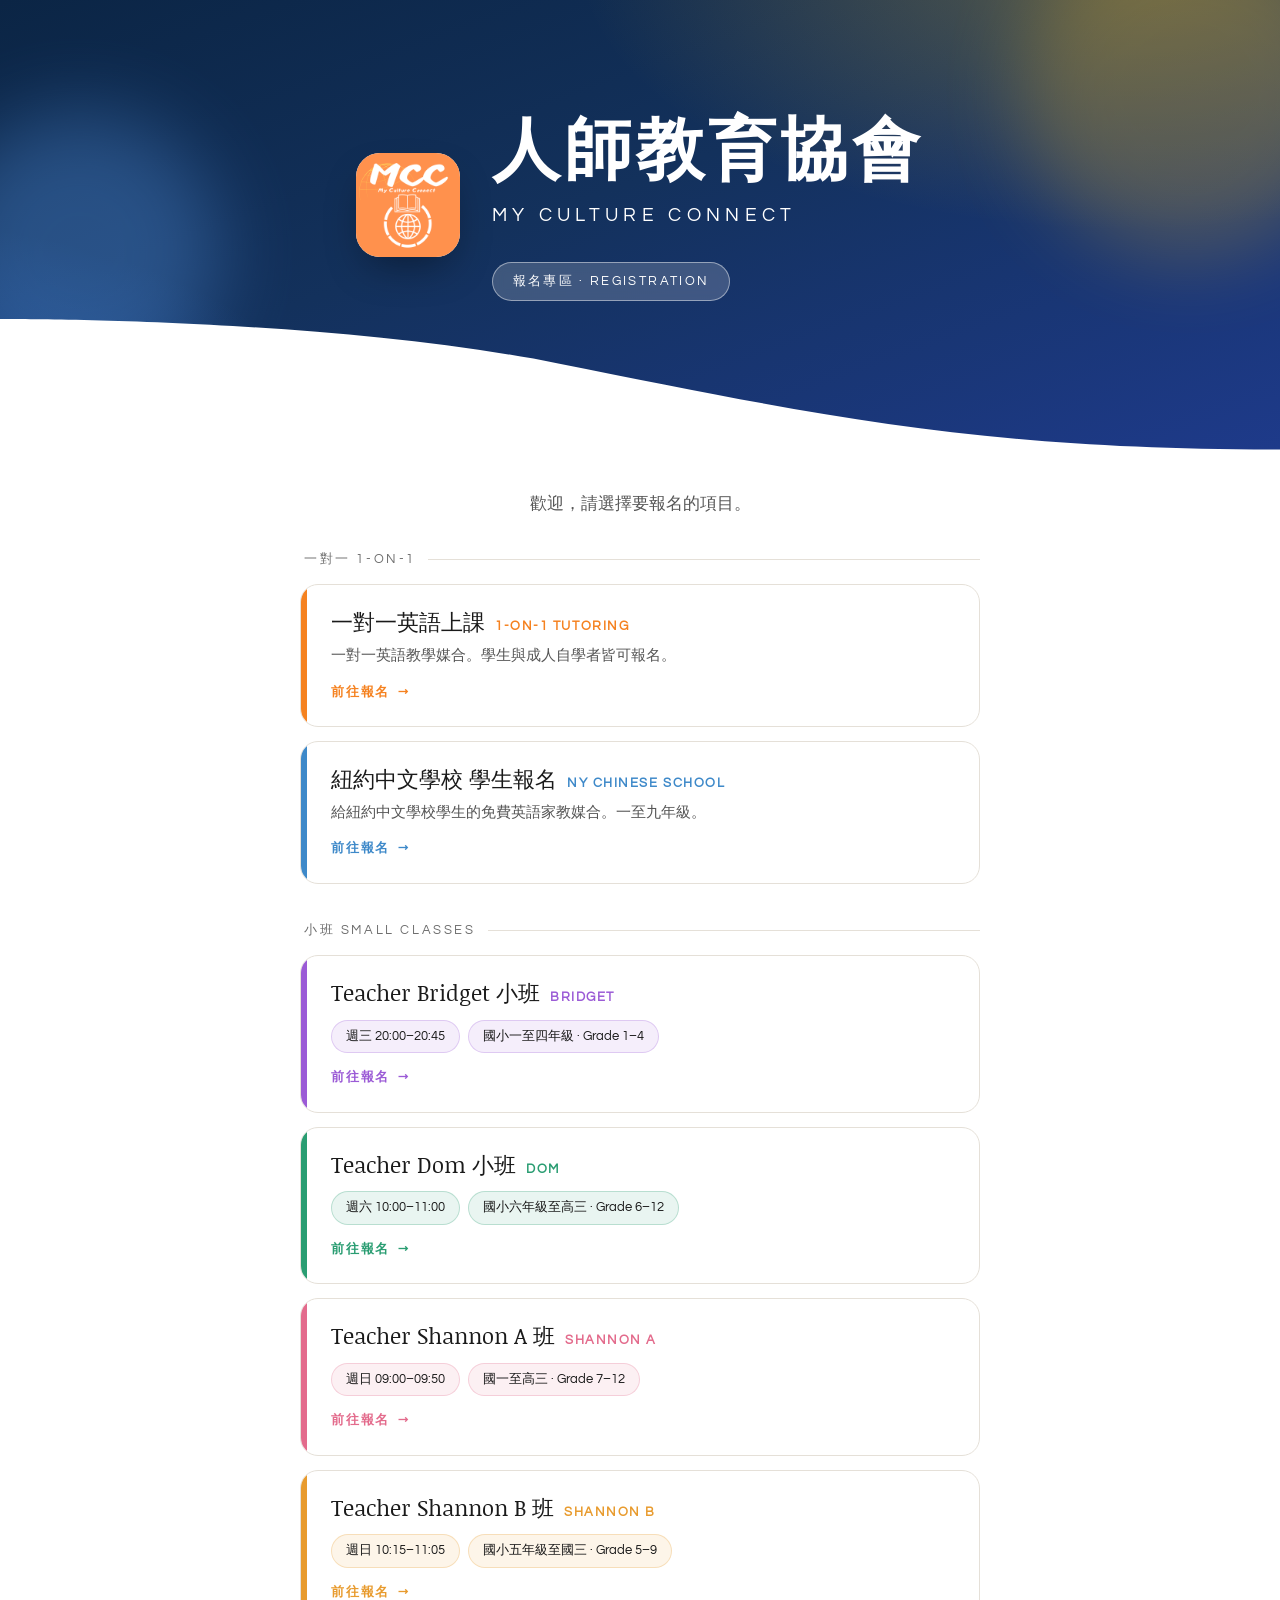
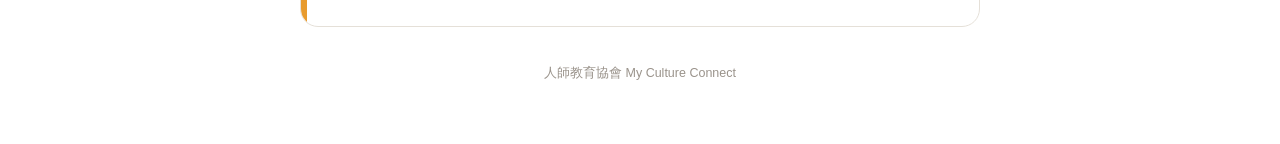
==== commit 1eebdaf9: "Lay hub hero out side-by-side: logo left, title group right Stacking the logo on top of an already-l" ====
--- a/index.html
+++ b/index.html
@@ -64,13 +64,19 @@
     z-index:2;
     max-width:760px;
     margin:0 auto;
-    text-align:center;
     padding-bottom:150px;
+    display:flex;
+    align-items:center;
+    justify-content:center;
+    gap:32px;
+    text-align:left;
+    flex-wrap:wrap;
   }
   .hero-logo{
-    width:96px; height:96px;
-    margin:0 auto 28px;
-    border-radius:22px;
+    width:104px; height:104px;
+    margin:0;
+    flex-shrink:0;
+    border-radius:24px;
     overflow:hidden;
     box-shadow:0 18px 40px -12px rgba(0,0,0,.42);
     animation:fadeUp .8s ease both;
@@ -80,6 +86,19 @@
     width:100%; height:100%;
     object-fit:cover;
     display:block;
+  }
+  .hero-text{
+    display:flex;
+    flex-direction:column;
+    align-items:flex-start;
+  }
+  @media (max-width:540px){
+    .hero-inner{
+      flex-direction:column;
+      text-align:center;
+      gap:22px;
+    }
+    .hero-text{ align-items:center; }
   }
   .hero-title{
     font-family:'PingFang TC','Apple LiGothic Medium','Microsoft JhengHei',sans-serif;
@@ -300,9 +319,11 @@
     <div class="hero-logo">
       <img src="assets/mcc-logo.png" alt="My Culture Connect logo">
     </div>
-    <h1 class="hero-title">人師教育協會</h1>
-    <div class="hero-en">My Culture Connect</div>
-    <div class="hero-tag">報名專區 · Registration</div>
+    <div class="hero-text">
+      <h1 class="hero-title">人師教育協會</h1>
+      <div class="hero-en">My Culture Connect</div>
+      <div class="hero-tag">報名專區 · Registration</div>
+    </div>
   </div>
   <div class="hero-curve" aria-hidden="true">
     <svg viewBox="0 100 1920 200" preserveAspectRatio="none">
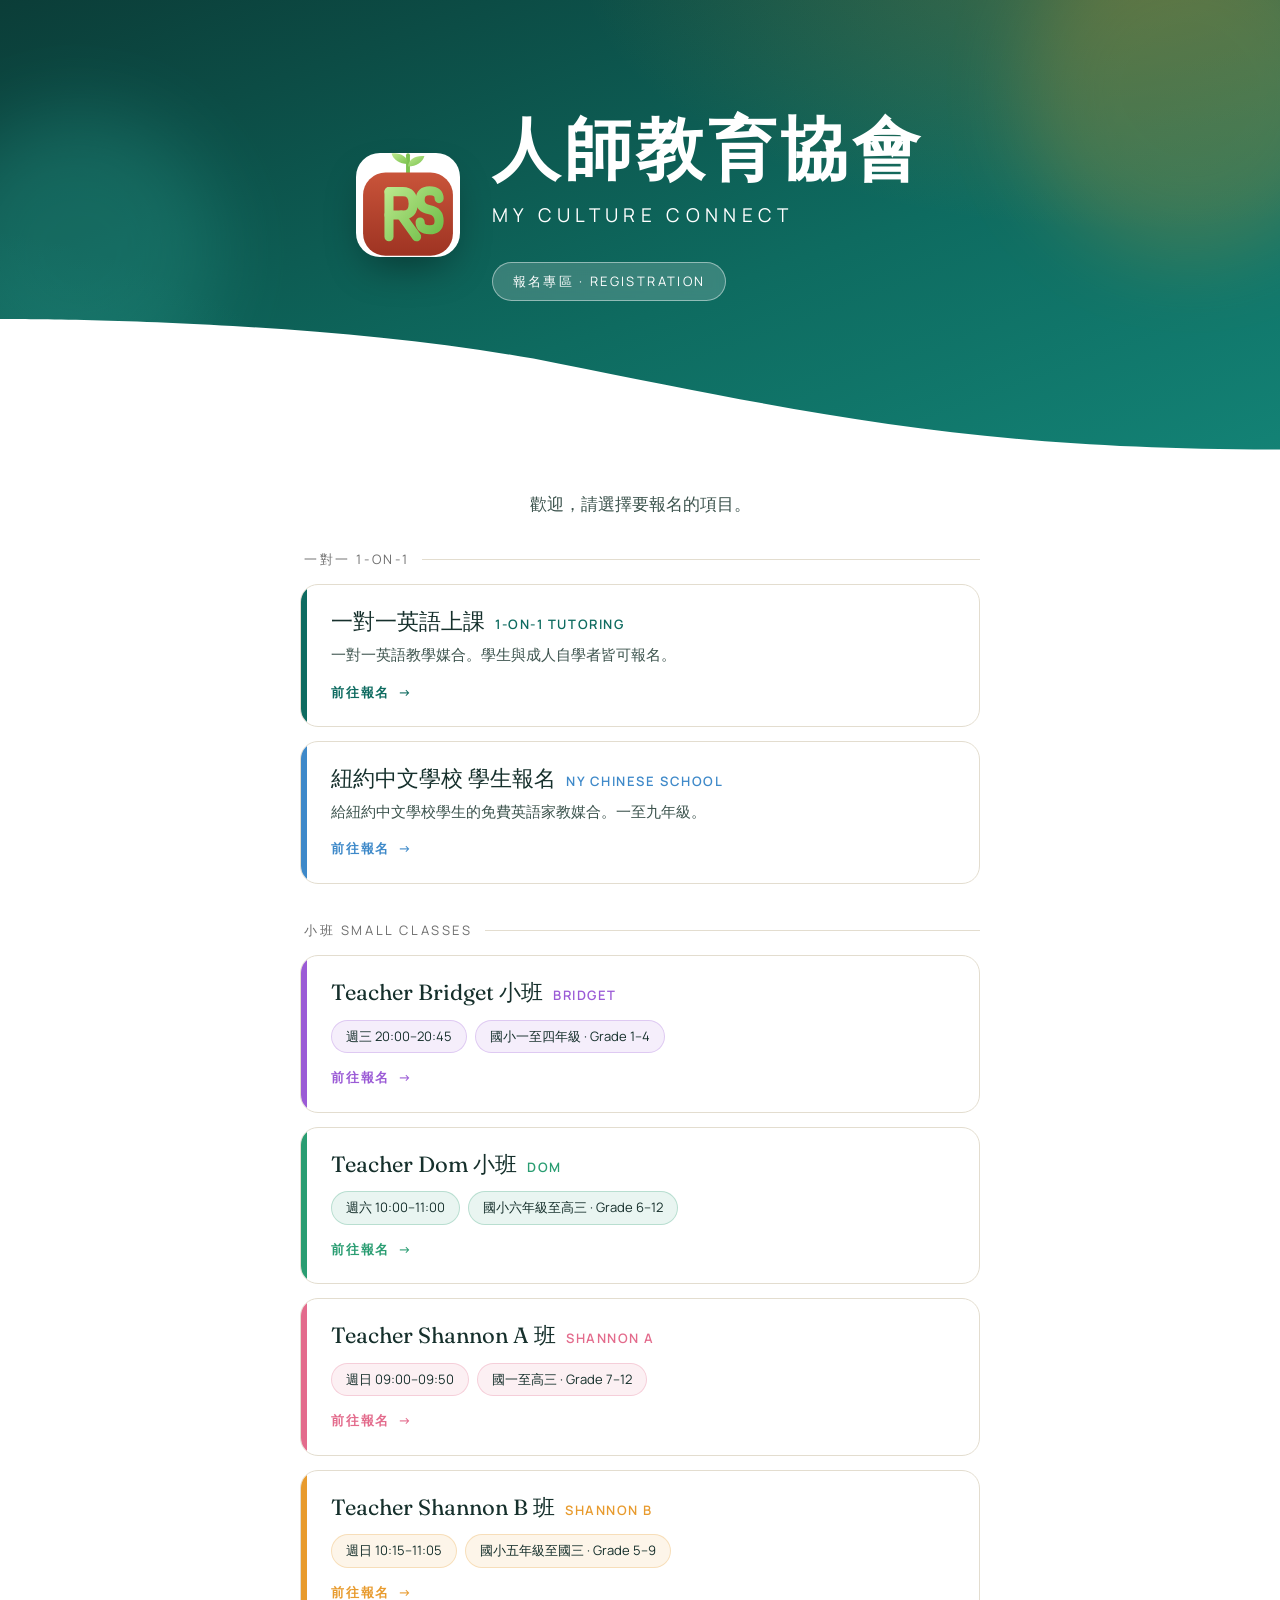
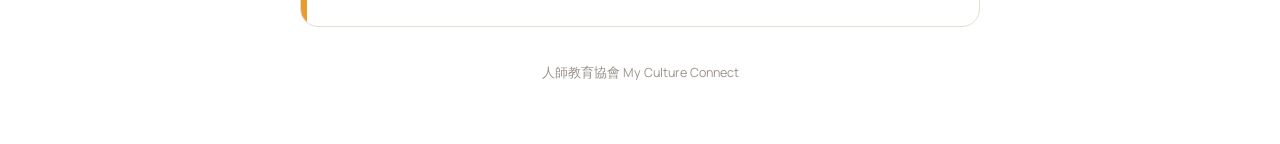
==== commit 539b7ea2: "Re-skin to 人師 (twrses) brand: RS favicon, teal/gold palette, Fraunces/Manrope These registration for" ====
--- a/index.html
+++ b/index.html
@@ -7,7 +7,8 @@
 <meta name="description" content="人師教育協會 報名專區">
 <link rel="preconnect" href="https://fonts.googleapis.com">
 <link rel="preconnect" href="https://fonts.gstatic.com" crossorigin>
-<link href="https://fonts.googleapis.com/css2?family=Noticia+Text:wght@400;700&family=Questrial&display=swap" rel="stylesheet">
+<link href="https://fonts.googleapis.com/css2?family=Fraunces:opsz,wght@9..144,400..600&family=Manrope:wght@400;500;600;700;800&display=swap" rel="stylesheet">
+<link rel="icon" type="image/svg+xml" href="assets/favicon.svg">
 <link rel="stylesheet" href="assets/shared.css">
 <style>
   /* ----- Hero ----- */
@@ -17,9 +18,9 @@
     padding:80px 18px 0;
     overflow:hidden;
     background:
-      radial-gradient(1000px 500px at 88% -10%, rgba(251,191,36,.30) 0%, transparent 55%),
-      radial-gradient(900px 500px at -10% 110%, rgba(59,130,246,.45) 0%, transparent 55%),
-      linear-gradient(160deg, #0B2545 0%, #13315C 45%, #1E3A8A 100%);
+      radial-gradient(1000px 500px at 88% -10%, rgba(217,154,43,.26) 0%, transparent 55%),
+      radial-gradient(900px 500px at -10% 110%, rgba(42,161,146,.34) 0%, transparent 55%),
+      linear-gradient(160deg, #0b3d38 0%, #0e6b60 60%, #138275 100%);
     color:#fff;
     isolation:isolate;
   }
@@ -43,13 +44,13 @@
   }
   .hero::before{
     width:340px; height:340px;
-    background:#FBBF24;
+    background:#d99a2b;
     top:-80px; right:-80px;
     opacity:.22;
   }
   .hero::after{
     width:280px; height:280px;
-    background:#60A5FA;
+    background:#2aa192;
     bottom:60px; left:-60px;
     animation-delay:-7s;
     opacity:.30;
@@ -110,7 +111,7 @@
     animation:fadeUp .8s .15s ease both;
   }
   .hero-en{
-    font-family:'Questrial','PingFang TC',sans-serif;
+    font-family:'Manrope','PingFang TC',sans-serif;
     font-size:clamp(15px, 1.6vw, 19px);
     letter-spacing:.28em;
     text-transform:uppercase;
@@ -124,7 +125,7 @@
     background:rgba(255,255,255,.18);
     border:1px solid rgba(255,255,255,.45);
     border-radius:999px;
-    font-family:'Questrial','PingFang TC',sans-serif;
+    font-family:'Manrope','PingFang TC',sans-serif;
     font-size:13px;
     letter-spacing:.18em;
     text-transform:uppercase;
@@ -163,7 +164,7 @@
   }
 
   .group-label{
-    font-family:'Questrial','PingFang TC',sans-serif;
+    font-family:'Manrope','PingFang TC',sans-serif;
     font-size:13px;
     color:var(--ink-muted);
     letter-spacing:.20em;
@@ -188,7 +189,7 @@
 
   .card{
     --accent: var(--brand);
-    --accent-soft: rgba(245,130,32,.10);
+    --accent-soft: rgba(14,107,96,.10);
     position:relative;
     display:block;
     text-decoration:none;
@@ -243,7 +244,7 @@
   .card:active{ transform:translateY(-1px); }
 
   .card-title{
-    font-family:'Noticia Text','PingFang TC',serif;
+    font-family:'Fraunces','PingFang TC',serif;
     font-weight:400;
     font-size:22px;
     color:var(--ink);
@@ -251,7 +252,7 @@
     margin-bottom:4px;
   }
   .card-title .en{
-    font-family:'Questrial','PingFang TC',sans-serif;
+    font-family:'Manrope','PingFang TC',sans-serif;
     font-size:13px;
     color:var(--accent);
     letter-spacing:.12em;
@@ -274,7 +275,7 @@
     margin-top:12px;
   }
   .card-meta span{
-    font-family:'Questrial','PingFang TC',sans-serif;
+    font-family:'Manrope','PingFang TC',sans-serif;
     font-size:13px;
     color:var(--ink);
     background:var(--accent-soft);
@@ -285,7 +286,7 @@
   }
 
   .card-go{
-    font-family:'Questrial','PingFang TC',sans-serif;
+    font-family:'Manrope','PingFang TC',sans-serif;
     font-size:13px;
     color:var(--accent);
     letter-spacing:.14em;
@@ -304,7 +305,7 @@
   .card:hover .card-go::after{ transform:translateX(6px); }
 
   /* 各卡 accent 色定義 */
-  .card.c-orange { --accent:#F58220; --accent-soft:rgba(245,130,32,.10); }
+  .card.c-orange { --accent:#0e6b60; --accent-soft:rgba(14,107,96,.10); }
   .card.c-blue   { --accent:#3E89C9; --accent-soft:rgba(62,137,201,.10); }
   .card.c-purple { --accent:#9B5BD6; --accent-soft:rgba(155,91,214,.10); }
   .card.c-green  { --accent:#2A9D72; --accent-soft:rgba(42,157,114,.10); }
@@ -317,7 +318,7 @@
 <section class="hero">
   <div class="hero-inner">
     <div class="hero-logo">
-      <img src="assets/mcc-logo.png" alt="My Culture Connect logo">
+      <img src="assets/favicon.svg" alt="My Culture Connect logo">
     </div>
     <div class="hero-text">
       <h1 class="hero-title">人師教育協會</h1>
--- a/assets/shared.css
+++ b/assets/shared.css
@@ -4,30 +4,30 @@
    ============================================================ */
 
 :root{
-  --brand:#F58220;
-  --brand-deep:#c25e12;
-  --gold:#caa056;
-  --ink:#1A1A1A;
-  --ink-soft:#555;
+  --brand:#0e6b60;
+  --brand-deep:#0a4f47;
+  --gold:#d99a2b;
+  --ink:#16302c;
+  --ink-soft:#3c534d;
   --ink-muted:#6E6E6E;
-  --line:#e5e0d8;
-  --bg-subtle:#fafafa;
+  --line:#e3ddcf;
+  --bg-subtle:#fcfbf7;
   --max:680px;
-  --shadow:0 18px 50px -22px rgba(197,94,18,.20);
+  --shadow:0 18px 50px -22px rgba(22,48,44,.22);
 }
 
 *{box-sizing:border-box;margin:0;padding:0;}
 html{scroll-behavior:smooth;-webkit-text-size-adjust:100%;}
 body{
-  font-family:'Avenir Next','Avenir','Helvetica Neue','PingFang TC','Microsoft JhengHei',sans-serif;
+  font-family:'Manrope','PingFang TC','Apple LiGothic Medium','Microsoft JhengHei',sans-serif;
   color:var(--ink);
   background:#fff;
   line-height:1.65;
   -webkit-font-smoothing:antialiased;
   padding:0 18px 60px;
 }
-.serif{font-family:'Noticia Text','PingFang TC',serif;font-weight:400;}
-.sans-display{font-family:'Questrial','PingFang TC',sans-serif;}
+.serif{font-family:'Fraunces','PingFang TC',serif;font-weight:400;}
+.sans-display{font-family:'Manrope','PingFang TC',sans-serif;}
 
 /* ---------- MCC Header (mini hero with MCC navy gradient + signature curve) ---------- */
 .mcc-header{
@@ -36,9 +36,9 @@
   padding:60px 24px 96px;
   text-align:center;
   background:
-    radial-gradient(800px 400px at 88% -10%, rgba(251,191,36,.22) 0%, transparent 55%),
-    radial-gradient(700px 400px at -10% 110%, rgba(59,130,246,.35) 0%, transparent 55%),
-    linear-gradient(160deg, #0B2545 0%, #13315C 45%, #1E3A8A 100%);
+    radial-gradient(800px 400px at 88% -10%, rgba(217,154,43,.24) 0%, transparent 55%),
+    radial-gradient(700px 400px at -10% 110%, rgba(42,161,146,.32) 0%, transparent 55%),
+    linear-gradient(160deg, #0b3d38 0%, #0e6b60 60%, #138275 100%);
   color:#fff;
   overflow:hidden;
 }
@@ -64,7 +64,7 @@
 }
 .mcc-header .brand-name .en{
   display:block;
-  font-family:'Questrial','PingFang TC',sans-serif;
+  font-family:'Manrope','PingFang TC',sans-serif;
   font-weight:400;
   font-size:clamp(11.5px,2.6vw,14px);
   letter-spacing:.22em;
@@ -75,7 +75,7 @@
 .mcc-header .form-title{
   position:relative;
   z-index:2;
-  font-family:'Questrial','PingFang TC',sans-serif;
+  font-family:'Manrope','PingFang TC',sans-serif;
   font-size:15.5px;
   color:rgba(255,255,255,.92);
   margin-top:20px;
@@ -87,7 +87,7 @@
   position:relative;
   z-index:2;
   width:48px;height:3px;border-radius:3px;
-  background:#FBBF24;
+  background:var(--gold);
   margin:18px auto 0;
 }
 
@@ -105,7 +105,7 @@
   line-height:1.75;
 }
 .note h3{
-  font-family:'Questrial','PingFang TC',sans-serif;
+  font-family:'Manrope','PingFang TC',sans-serif;
   font-size:13.5px;
   letter-spacing:.12em;
   text-transform:uppercase;
@@ -149,7 +149,7 @@
   margin-bottom:8px;
 }
 label .en{
-  font-family:'Questrial','PingFang TC',sans-serif;
+  font-family:'Manrope','PingFang TC',sans-serif;
   font-weight:400;
   font-size:13.5px;
   color:var(--ink-muted);
@@ -184,7 +184,7 @@
   line-height:1.6;
 }
 select{
-  background-image:url("data:image/svg+xml,%3Csvg xmlns='http://www.w3.org/2000/svg' width='14' height='14' viewBox='0 0 24 24' fill='none' stroke='%23c25e12' stroke-width='3'%3E%3Cpath d='M6 9l6 6 6-6'/%3E%3C/svg%3E");
+  background-image:url("data:image/svg+xml,%3Csvg xmlns='http://www.w3.org/2000/svg' width='14' height='14' viewBox='0 0 24 24' fill='none' stroke='%230a4f47' stroke-width='3'%3E%3Cpath d='M6 9l6 6 6-6'/%3E%3C/svg%3E");
   background-repeat:no-repeat;
   background-position:right 15px center;
   padding-right:40px;
@@ -193,7 +193,7 @@
 input:focus,select:focus,textarea:focus{
   outline:none;
   border-color:var(--brand);
-  box-shadow:0 0 0 3px rgba(245,130,32,.18);
+  box-shadow:0 0 0 3px rgba(14,107,96,.18);
 }
 input[readonly]{background:var(--bg-subtle);color:var(--ink-soft);cursor:default;}
 .hint{font-size:13px;color:var(--ink-muted);margin-top:6px;line-height:1.55;}
@@ -228,12 +228,12 @@
 .opt-row:hover{background:var(--bg-subtle);}
 .opt-row:has(input:checked){
   border-color:var(--brand);
-  background:#fff7f0;
+  background:#ecf6f4;
 }
 .opt-row .en{font-size:12.5px;color:var(--ink-muted);margin-left:6px;font-weight:400;}
 
 .section-label{
-  font-family:'Questrial','PingFang TC',sans-serif;
+  font-family:'Manrope','PingFang TC',sans-serif;
   font-size:13px;font-weight:600;letter-spacing:.20em;text-transform:uppercase;
   color:var(--brand-deep);
   margin:34px 0 18px;
@@ -244,7 +244,7 @@
 /* ---------- Submit button ---------- */
 button{
   width:100%;
-  font-family:'Questrial','PingFang TC',sans-serif;
+  font-family:'Manrope','PingFang TC',sans-serif;
   font-size:16px;font-weight:400;letter-spacing:.12em;text-transform:uppercase;
   color:#fff;
   background:var(--brand);
@@ -280,7 +280,7 @@
   font-size:30px;margin:0 auto 20px;
 }
 .success h2{
-  font-family:'Noticia Text','PingFang TC',serif;
+  font-family:'Fraunces','PingFang TC',serif;
   font-weight:400;
   font-size:26px;color:var(--brand-deep);
   text-align:center;
@@ -289,7 +289,7 @@
 }
 .success h2 .en{
   display:block;
-  font-family:'Questrial','PingFang TC',sans-serif;
+  font-family:'Manrope','PingFang TC',sans-serif;
   font-size:13.5px;
   color:var(--ink-muted);
   margin-top:8px;
@@ -308,7 +308,7 @@
   line-height:1.8;
 }
 .success .next h3{
-  font-family:'Questrial','PingFang TC',sans-serif;
+  font-family:'Manrope','PingFang TC',sans-serif;
   font-weight:400;
   font-size:13.5px;
   letter-spacing:.12em;
